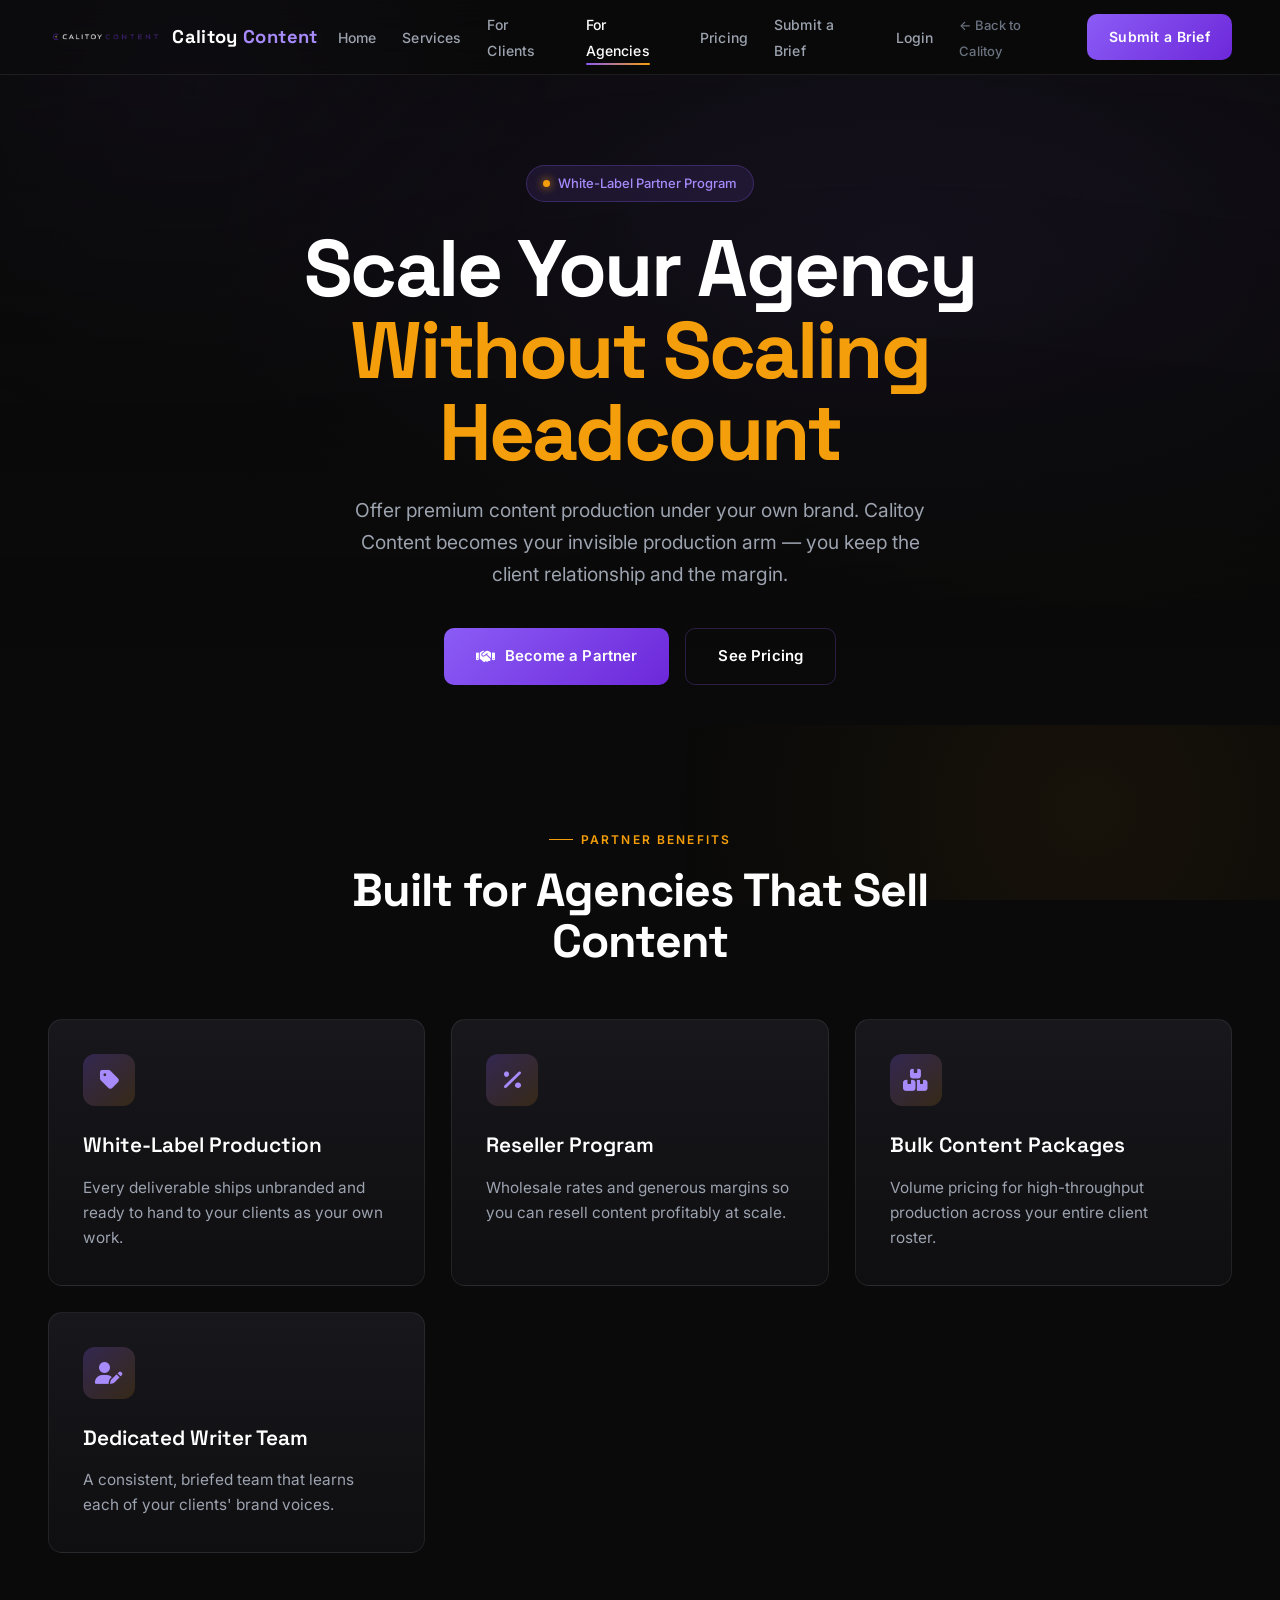
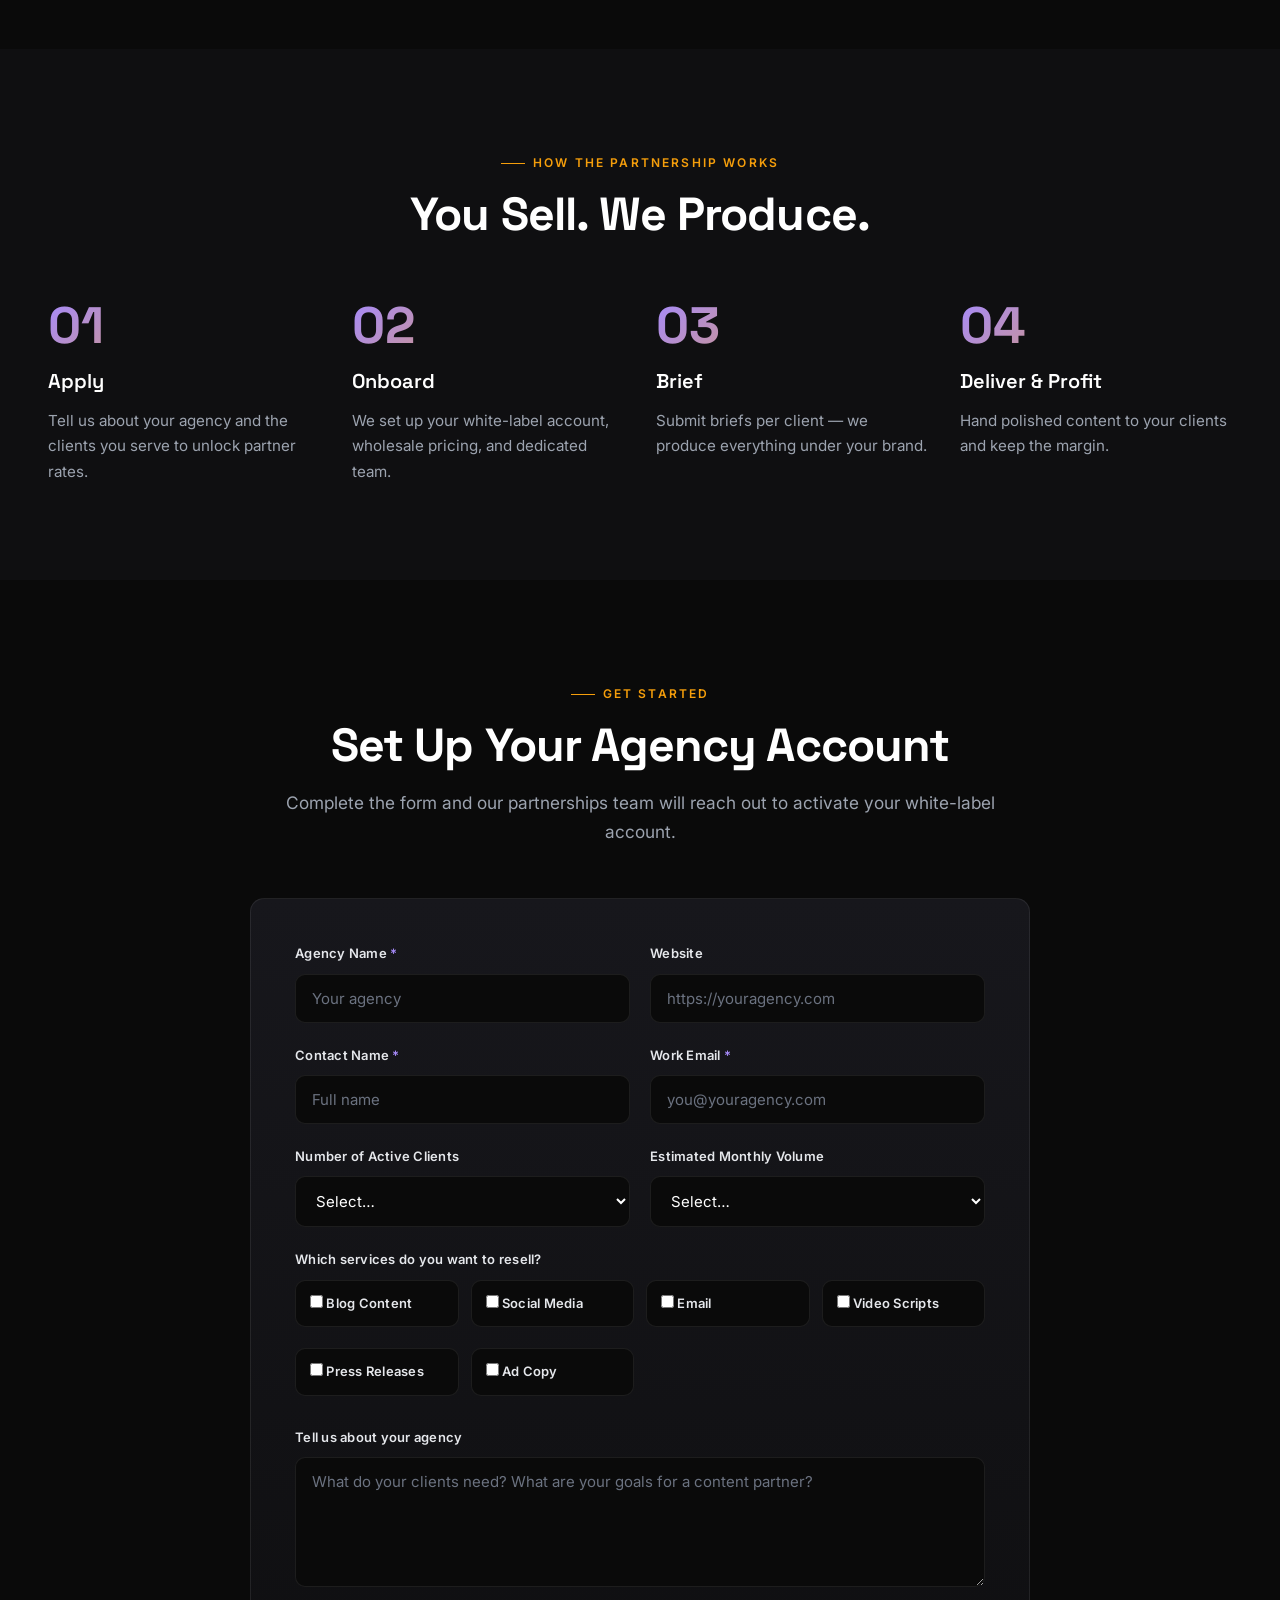
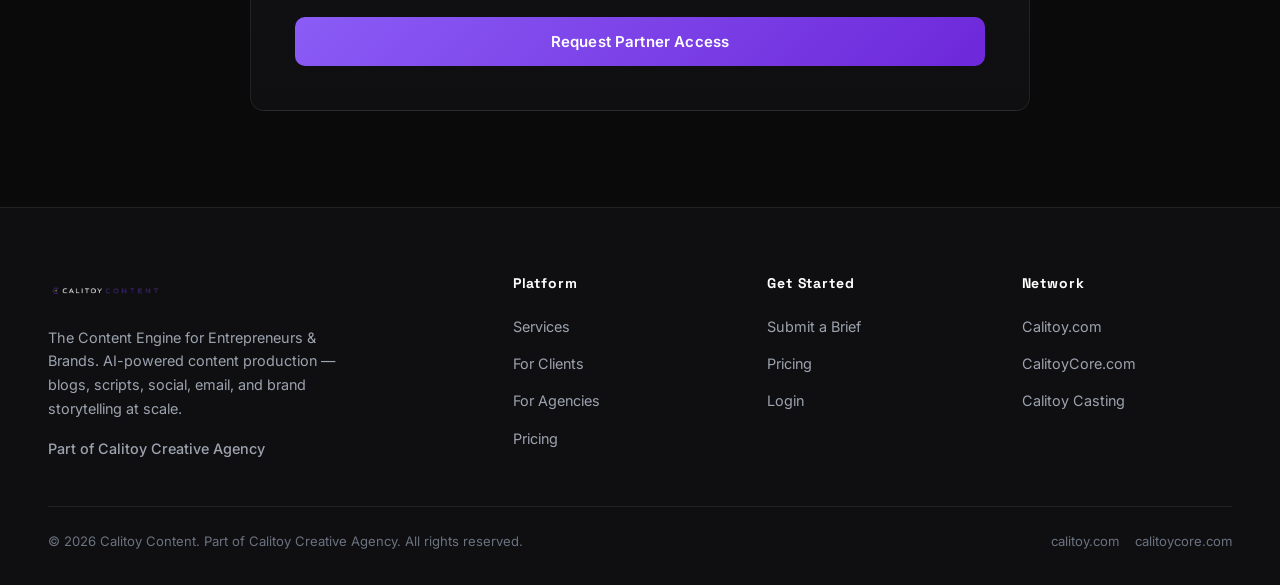
==== agencies.html @ 6b48a0a7 "Overhaul: full Calitoy brand redesign — The Content Engine - New design system (styles.css): #0A0A0A" ====
<!DOCTYPE html>
<html lang="en">
<head>
<meta charset="UTF-8">
<meta name="viewport" content="width=device-width, initial-scale=1.0">
<title>For Agencies — Calitoy Content</title>
<meta name="description" content="White-label content production for agencies. Reseller program, bulk content packages, and dedicated writer teams. Set up your agency account with Calitoy Content.">
<link rel="preconnect" href="https://fonts.googleapis.com">
<link rel="preconnect" href="https://fonts.gstatic.com" crossorigin>
<link href="https://fonts.googleapis.com/css2?family=Inter:wght@400;500;600;700&family=Space+Grotesk:wght@400;500;600;700&display=swap" rel="stylesheet">
<link rel="stylesheet" href="https://cdnjs.cloudflare.com/ajax/libs/font-awesome/6.5.1/css/all.min.css">
<link rel="stylesheet" href="styles.css">
<link rel="icon" type="image/png" href="assets/calitoy-content-logo.png">
</head>
<body>

<header>
  <div class="nav-wrap">
    <a href="index.html" class="nav-logo">
      <img src="assets/calitoy-content-logo.png" alt="Calitoy Content">
      <span class="logo-text">Calitoy<span> Content</span></span>
    </a>
    <ul class="nav-links">
      <li><a href="index.html">Home</a></li>
      <li><a href="services.html">Services</a></li>
      <li><a href="clients.html">For Clients</a></li>
      <li><a href="agencies.html" class="active">For Agencies</a></li>
      <li><a href="pricing.html">Pricing</a></li>
      <li><a href="brief.html">Submit a Brief</a></li>
      <li><a href="login.html">Login</a></li>
      <li><a href="https://calitoy.com" class="nav-back">&larr; Back to Calitoy</a></li>
    </ul>
    <a href="brief.html" class="nav-cta">Submit a Brief</a>
    <button class="hamburger" aria-label="Menu"><span></span><span></span><span></span></button>
  </div>
</header>
<div class="mobile-nav">
  <a href="index.html">Home</a>
  <a href="services.html">Services</a>
  <a href="clients.html">For Clients</a>
  <a href="agencies.html">For Agencies</a>
  <a href="pricing.html">Pricing</a>
  <a href="brief.html">Submit a Brief</a>
  <a href="login.html">Login</a>
  <a href="https://calitoy.com">&larr; Back to Calitoy</a>
  <a href="brief.html" class="nav-cta">Submit a Brief</a>
</div>

<section class="hero compact">
  <div class="hero-bg" style="background-image:url('https://cdn.sanity.io/images/mbnuonzk/development/a4cf4c32a47168bd2a0cb34ff568bd7d9aefb496-2400x1355.webp?auto=format')"></div>
  <div class="hero-overlay"></div>
  <div class="container hero-content">
    <span class="hero-badge"><span class="dot"></span> White-Label Partner Program</span>
    <h1>Scale Your Agency <span class="gold">Without Scaling Headcount</span></h1>
    <p class="lead">Offer premium content production under your own brand. Calitoy Content becomes your invisible production arm — you keep the client relationship and the margin.</p>
    <div class="hero-cta-group">
      <a href="#agency-signup" class="btn-primary"><i class="fa-solid fa-handshake"></i> Become a Partner</a>
      <a href="pricing.html" class="btn-secondary">See Pricing</a>
    </div>
  </div>
</section>

<!-- OFFERINGS -->
<section>
  <div class="container">
    <div class="section-head center reveal">
      <p class="eyebrow">Partner Benefits</p>
      <h2 class="section-title">Built for Agencies That Sell Content</h2>
    </div>
    <div class="cards-grid">
      <div class="card reveal">
        <div class="card-icon"><i class="fa-solid fa-tag"></i></div>
        <h3>White-Label Production</h3>
        <p>Every deliverable ships unbranded and ready to hand to your clients as your own work.</p>
      </div>
      <div class="card reveal">
        <div class="card-icon"><i class="fa-solid fa-percent"></i></div>
        <h3>Reseller Program</h3>
        <p>Wholesale rates and generous margins so you can resell content profitably at scale.</p>
      </div>
      <div class="card reveal">
        <div class="card-icon"><i class="fa-solid fa-boxes-stacked"></i></div>
        <h3>Bulk Content Packages</h3>
        <p>Volume pricing for high-throughput production across your entire client roster.</p>
      </div>
      <div class="card reveal">
        <div class="card-icon"><i class="fa-solid fa-user-pen"></i></div>
        <h3>Dedicated Writer Team</h3>
        <p>A consistent, briefed team that learns each of your clients' brand voices.</p>
      </div>
    </div>
  </div>
</section>

<!-- HOW -->
<section style="background: var(--bg-surface);">
  <div class="container">
    <div class="section-head center reveal">
      <p class="eyebrow">How the Partnership Works</p>
      <h2 class="section-title">You Sell. We Produce.</h2>
    </div>
    <div class="steps-grid">
      <div class="step reveal"><div class="step-number">01</div><h3>Apply</h3><p>Tell us about your agency and the clients you serve to unlock partner rates.</p></div>
      <div class="step reveal"><div class="step-number">02</div><h3>Onboard</h3><p>We set up your white-label account, wholesale pricing, and dedicated team.</p></div>
      <div class="step reveal"><div class="step-number">03</div><h3>Brief</h3><p>Submit briefs per client — we produce everything under your brand.</p></div>
      <div class="step reveal"><div class="step-number">04</div><h3>Deliver &amp; Profit</h3><p>Hand polished content to your clients and keep the margin.</p></div>
    </div>
  </div>
</section>

<!-- AGENCY SIGNUP FORM -->
<section id="agency-signup">
  <div class="container">
    <div class="section-head center reveal">
      <p class="eyebrow">Get Started</p>
      <h2 class="section-title">Set Up Your Agency Account</h2>
      <p class="section-subtitle">Complete the form and our partnerships team will reach out to activate your white-label account.</p>
    </div>
    <div class="form-container reveal">
      <div class="form-message"></div>
      <form id="agency-form">
        <div class="form-row">
          <div class="form-group">
            <label>Agency Name <span class="req">*</span></label>
            <input type="text" name="agency_name" placeholder="Your agency" required>
          </div>
          <div class="form-group">
            <label>Website</label>
            <input type="url" name="website" placeholder="https://youragency.com">
          </div>
        </div>
        <div class="form-row">
          <div class="form-group">
            <label>Contact Name <span class="req">*</span></label>
            <input type="text" name="contact_name" placeholder="Full name" required>
          </div>
          <div class="form-group">
            <label>Work Email <span class="req">*</span></label>
            <input type="email" name="email" placeholder="you@youragency.com" required>
          </div>
        </div>
        <div class="form-row">
          <div class="form-group">
            <label>Number of Active Clients</label>
            <select name="client_count">
              <option value="">Select…</option>
              <option>1–5</option>
              <option>6–15</option>
              <option>16–50</option>
              <option>50+</option>
            </select>
          </div>
          <div class="form-group">
            <label>Estimated Monthly Volume</label>
            <select name="monthly_volume">
              <option value="">Select…</option>
              <option>Under 20 pieces</option>
              <option>20–50 pieces</option>
              <option>50–150 pieces</option>
              <option>150+ pieces</option>
            </select>
          </div>
        </div>
        <div class="form-group">
          <label>Which services do you want to resell?</label>
          <div class="checkbox-grid">
            <label class="checkbox-item"><input type="checkbox" name="services" value="Blog Content"> Blog Content</label>
            <label class="checkbox-item"><input type="checkbox" name="services" value="Social Media"> Social Media</label>
            <label class="checkbox-item"><input type="checkbox" name="services" value="Email"> Email</label>
            <label class="checkbox-item"><input type="checkbox" name="services" value="Video Scripts"> Video Scripts</label>
            <label class="checkbox-item"><input type="checkbox" name="services" value="Press Releases"> Press Releases</label>
            <label class="checkbox-item"><input type="checkbox" name="services" value="Ad Copy"> Ad Copy</label>
          </div>
        </div>
        <div class="form-group">
          <label>Tell us about your agency</label>
          <textarea name="notes" placeholder="What do your clients need? What are your goals for a content partner?"></textarea>
        </div>
        <button type="submit" class="btn-primary" style="width:100%;">Request Partner Access</button>
      </form>
    </div>
  </div>
</section>

<footer>
  <div class="container">
    <div class="footer-grid">
      <div class="footer-brand">
        <a href="index.html" class="nav-logo"><img src="assets/calitoy-content-logo.png" alt="Calitoy Content" height="40"></a>
        <p>The Content Engine for Entrepreneurs &amp; Brands. AI-powered content production — blogs, scripts, social, email, and brand storytelling at scale.</p>
        <p class="footer-tagline">Part of Calitoy Creative Agency</p>
      </div>
      <div class="footer-col">
        <h4>Platform</h4>
        <ul>
          <li><a href="services.html">Services</a></li>
          <li><a href="clients.html">For Clients</a></li>
          <li><a href="agencies.html">For Agencies</a></li>
          <li><a href="pricing.html">Pricing</a></li>
        </ul>
      </div>
      <div class="footer-col">
        <h4>Get Started</h4>
        <ul>
          <li><a href="brief.html">Submit a Brief</a></li>
          <li><a href="pricing.html">Pricing</a></li>
          <li><a href="login.html">Login</a></li>
        </ul>
      </div>
      <div class="footer-col">
        <h4>Network</h4>
        <ul>
          <li><a href="https://calitoy.com" target="_blank">Calitoy.com</a></li>
          <li><a href="https://calitoycore.com" target="_blank">CalitoyCore.com</a></li>
          <li><a href="https://calitoy.com/casting" target="_blank">Calitoy Casting</a></li>
        </ul>
      </div>
    </div>
    <div class="footer-bottom">
      <p>&copy; 2026 Calitoy Content. Part of Calitoy Creative Agency. All rights reserved.</p>
      <div class="footer-network">
        <a href="https://calitoy.com" target="_blank">calitoy.com</a>
        <a href="https://calitoycore.com" target="_blank">calitoycore.com</a>
      </div>
    </div>
  </div>
</footer>

<script src="main.js"></script>
</body>
</html>
---- styles.css ----
/* ============================================================
   CALITOY CONTENT — The Content Engine
   Premium dark content studio UI
   ============================================================ */
:root {
  --bg-base: #0A0A0A;
  --bg-surface: #0F0F11;
  --bg-elev: #141418;
  --bg-card: #17171C;
  --bg-card-2: #1C1C22;

  --purple: #8B5CF6;
  --purple-light: #A78BFA;
  --purple-dark: #6D28D9;
  --gold: #F59E0B;
  --gold-light: #FBBF24;

  --white: #FFFFFF;
  --text: #E5E7EB;
  --gray: #9CA3AF;
  --gray-dim: #6B7280;
  --line: rgba(255,255,255,0.08);
  --line-purple: rgba(139,92,246,0.25);

  --font-sans: 'Inter', system-ui, -apple-system, sans-serif;
  --font-display: 'Space Grotesk', 'Inter', sans-serif;
  --max-width: 1240px;
  --radius: 14px;
  --radius-sm: 10px;
  --shadow-purple: 0 10px 40px rgba(139,92,246,0.35);
  --shadow-card: 0 20px 50px rgba(0,0,0,0.5);
}

* { margin: 0; padding: 0; box-sizing: border-box; }
html { scroll-behavior: smooth; }

body {
  font-family: var(--font-sans);
  background: var(--bg-base);
  color: var(--text);
  line-height: 1.65;
  overflow-x: hidden;
  -webkit-font-smoothing: antialiased;
}

a { color: inherit; }
img { max-width: 100%; }

/* ---------- Ambient background glow ---------- */
body::before {
  content: '';
  position: fixed;
  inset: 0;
  background:
    radial-gradient(600px circle at 15% 10%, rgba(139,92,246,0.10), transparent 60%),
    radial-gradient(700px circle at 85% 90%, rgba(245,158,11,0.06), transparent 60%);
  pointer-events: none;
  z-index: 0;
}
body > * { position: relative; z-index: 1; }

/* ============================================================
   HEADER / NAV
   ============================================================ */
header {
  position: sticky;
  top: 0;
  z-index: 1000;
  background: rgba(10,10,10,0.72);
  backdrop-filter: blur(16px);
  -webkit-backdrop-filter: blur(16px);
  border-bottom: 1px solid var(--line);
}
.nav-wrap {
  max-width: var(--max-width);
  margin: 0 auto;
  display: flex;
  align-items: center;
  justify-content: space-between;
  padding: 0 28px;
  height: 74px;
  gap: 20px;
}
.nav-logo {
  display: flex;
  align-items: center;
  gap: 10px;
  text-decoration: none;
  color: var(--white);
  flex-shrink: 0;
}
.nav-logo img { height: 38px; width: auto; }
.nav-logo .logo-text {
  font-family: var(--font-display);
  font-weight: 700;
  font-size: 1.15rem;
  letter-spacing: 0.02em;
}
.nav-logo .logo-text span { color: var(--purple-light); }

.nav-links {
  display: flex;
  align-items: center;
  gap: 26px;
  list-style: none;
  margin-left: auto;
}
.nav-links a {
  color: var(--gray);
  text-decoration: none;
  font-size: 14px;
  font-weight: 500;
  letter-spacing: 0.01em;
  transition: color 0.2s;
  position: relative;
}
.nav-links a::after {
  content: '';
  position: absolute;
  left: 0; bottom: -6px;
  width: 0; height: 2px;
  background: linear-gradient(90deg, var(--purple), var(--gold));
  transition: width 0.25s;
  border-radius: 2px;
}
.nav-links a:hover, .nav-links a.active { color: var(--white); }
.nav-links a:hover::after, .nav-links a.active::after { width: 100%; }

.nav-back {
  color: var(--gray-dim) !important;
  font-size: 13px !important;
}
.nav-back:hover { color: var(--gold) !important; }

.nav-cta {
  background: linear-gradient(135deg, var(--purple), var(--purple-dark));
  color: var(--white);
  padding: 11px 22px;
  border-radius: var(--radius-sm);
  text-decoration: none;
  font-size: 14px;
  font-weight: 600;
  letter-spacing: 0.02em;
  transition: transform 0.15s, box-shadow 0.2s;
  white-space: nowrap;
  flex-shrink: 0;
}
.nav-cta:hover {
  transform: translateY(-2px);
  box-shadow: var(--shadow-purple);
}

.hamburger {
  display: none;
  flex-direction: column;
  gap: 5px;
  background: none;
  border: none;
  cursor: pointer;
  padding: 6px;
}
.hamburger span {
  width: 26px; height: 2px;
  background: var(--purple-light);
  border-radius: 2px;
  transition: all 0.3s;
}
.hamburger.active span:nth-child(1) { transform: rotate(45deg) translate(5px, 5px); }
.hamburger.active span:nth-child(2) { opacity: 0; }
.hamburger.active span:nth-child(3) { transform: rotate(-45deg) translate(5px, -5px); }

.mobile-nav {
  display: none;
  position: fixed;
  top: 74px; left: 0; right: 0;
  background: var(--bg-surface);
  border-bottom: 1px solid var(--line);
  padding: 20px 28px;
  z-index: 999;
}
.mobile-nav.active { display: flex; flex-direction: column; gap: 4px; }
.mobile-nav a {
  color: var(--text);
  text-decoration: none;
  font-size: 16px;
  font-weight: 500;
  padding: 12px 0;
  border-bottom: 1px solid var(--line);
}
.mobile-nav a:hover { color: var(--purple-light); }
.mobile-nav .nav-cta { text-align: center; margin-top: 12px; border: none; }

/* ============================================================
   LAYOUT
   ============================================================ */
.container { max-width: var(--max-width); margin: 0 auto; padding: 0 28px; }
section { padding: 96px 0; }

.section-head { max-width: 720px; margin-bottom: 52px; }
.section-head.center { margin-left: auto; margin-right: auto; text-align: center; }

.eyebrow {
  display: inline-flex;
  align-items: center;
  gap: 8px;
  font-size: 12px;
  font-weight: 600;
  letter-spacing: 0.18em;
  text-transform: uppercase;
  color: var(--gold);
  margin-bottom: 16px;
}
.eyebrow::before {
  content: '';
  width: 24px; height: 1px;
  background: var(--gold);
}
.section-head.center .eyebrow { justify-content: center; }

.section-title {
  font-family: var(--font-display);
  font-size: clamp(2rem, 4vw, 2.9rem);
  font-weight: 700;
  letter-spacing: -0.02em;
  line-height: 1.1;
  margin-bottom: 18px;
  color: var(--white);
}
.section-subtitle { font-size: 1.08rem; color: var(--gray); }
.gold { color: var(--gold); }
.purple { color: var(--purple-light); }

/* ============================================================
   BUTTONS
   ============================================================ */
.btn-primary, .btn-secondary, .btn-gold {
  display: inline-flex;
  align-items: center;
  justify-content: center;
  gap: 10px;
  padding: 15px 32px;
  border-radius: var(--radius-sm);
  text-decoration: none;
  font-size: 15px;
  font-weight: 600;
  letter-spacing: 0.01em;
  border: none;
  cursor: pointer;
  font-family: var(--font-sans);
  transition: transform 0.15s, box-shadow 0.2s, background 0.2s;
}
.btn-primary {
  background: linear-gradient(135deg, var(--purple), var(--purple-dark));
  color: var(--white);
}
.btn-primary:hover { transform: translateY(-2px); box-shadow: var(--shadow-purple); }
.btn-gold {
  background: linear-gradient(135deg, var(--gold), var(--gold-light));
  color: #1a1200;
}
.btn-gold:hover { transform: translateY(-2px); box-shadow: 0 10px 40px rgba(245,158,11,0.35); }
.btn-secondary {
  background: transparent;
  color: var(--white);
  border: 1px solid var(--line-purple);
}
.btn-secondary:hover { background: rgba(139,92,246,0.1); border-color: var(--purple); }

/* ============================================================
   HERO
   ============================================================ */
.hero {
  position: relative;
  min-height: 92vh;
  display: flex;
  align-items: center;
  padding: 90px 0 70px;
  overflow: hidden;
}
.hero.compact { min-height: auto; padding: 90px 0 40px; text-align: center; }
.hero.compact .hero-content { max-width: 780px; margin: 0 auto; }

.hero-bg {
  position: absolute; inset: 0;
  background-size: cover;
  background-position: center;
  opacity: 0.28;
  z-index: 0;
  filter: grayscale(30%) contrast(1.1);
}
.hero-overlay {
  position: absolute; inset: 0;
  background:
    linear-gradient(180deg, rgba(10,10,10,0.55) 0%, rgba(10,10,10,0.85) 60%, var(--bg-base) 100%),
    radial-gradient(ellipse at 70% 30%, rgba(139,92,246,0.25), transparent 55%);
  z-index: 0;
}
.hero-grid {
  position: absolute; inset: 0;
  background-image:
    linear-gradient(rgba(139,92,246,0.05) 1px, transparent 1px),
    linear-gradient(90deg, rgba(139,92,246,0.05) 1px, transparent 1px);
  background-size: 64px 64px;
  mask-image: radial-gradient(ellipse at center, black, transparent 75%);
  z-index: 0;
}
.hero-content { position: relative; z-index: 1; max-width: 760px; }

.hero-badge {
  display: inline-flex;
  align-items: center;
  gap: 8px;
  background: rgba(139,92,246,0.12);
  border: 1px solid var(--line-purple);
  color: var(--purple-light);
  padding: 7px 16px;
  border-radius: 30px;
  font-size: 13px;
  font-weight: 500;
  margin-bottom: 26px;
}
.hero-badge .dot {
  width: 7px; height: 7px; border-radius: 50%;
  background: var(--gold);
  box-shadow: 0 0 10px var(--gold);
}
.hero h1 {
  font-family: var(--font-display);
  font-size: clamp(2.6rem, 6.5vw, 5rem);
  font-weight: 700;
  line-height: 1.02;
  letter-spacing: -0.03em;
  margin-bottom: 22px;
  color: var(--white);
}
.hero .subtitle {
  font-family: var(--font-display);
  font-size: clamp(1.1rem, 2.2vw, 1.5rem);
  font-weight: 500;
  color: var(--purple-light);
  margin-bottom: 20px;
}
.hero p.lead {
  font-size: 1.2rem;
  color: var(--gray);
  margin-bottom: 38px;
  max-width: 600px;
}
.hero.compact p.lead { margin-left: auto; margin-right: auto; }
.hero-cta-group { display: flex; gap: 16px; flex-wrap: wrap; }
.hero.compact .hero-cta-group { justify-content: center; }

/* ---------- Hero stats ---------- */
.hero-stats {
  display: flex;
  gap: 48px;
  margin-top: 60px;
  flex-wrap: wrap;
}
.hero-stat .num {
  font-family: var(--font-display);
  font-size: 2.4rem;
  font-weight: 700;
  color: var(--white);
  line-height: 1;
}
.hero-stat .num .gold { background: linear-gradient(135deg, var(--gold), var(--gold-light)); -webkit-background-clip: text; background-clip: text; -webkit-text-fill-color: transparent; }
.hero-stat .lbl {
  font-size: 0.85rem;
  color: var(--gray);
  margin-top: 8px;
  letter-spacing: 0.02em;
}

/* ============================================================
   CARDS GRID
   ============================================================ */
.cards-grid {
  display: grid;
  grid-template-columns: repeat(auto-fit, minmax(280px, 1fr));
  gap: 26px;
}
.card {
  position: relative;
  background: linear-gradient(180deg, var(--bg-card), var(--bg-surface));
  border: 1px solid var(--line);
  border-radius: var(--radius);
  padding: 34px;
  transition: transform 0.25s, border-color 0.25s, box-shadow 0.25s;
  overflow: hidden;
}
.card::before {
  content: '';
  position: absolute;
  inset: 0;
  border-radius: var(--radius);
  padding: 1px;
  background: linear-gradient(135deg, var(--purple), var(--gold));
  -webkit-mask: linear-gradient(#fff 0 0) content-box, linear-gradient(#fff 0 0);
  -webkit-mask-composite: xor;
  mask-composite: exclude;
  opacity: 0;
  transition: opacity 0.25s;
}
.card:hover { transform: translateY(-6px); box-shadow: var(--shadow-card); }
.card:hover::before { opacity: 1; }
.card-icon {
  width: 52px; height: 52px;
  border-radius: 12px;
  background: linear-gradient(135deg, rgba(139,92,246,0.25), rgba(245,158,11,0.15));
  display: flex; align-items: center; justify-content: center;
  font-size: 22px;
  color: var(--purple-light);
  margin-bottom: 22px;
}
.card h3 {
  font-family: var(--font-display);
  font-size: 1.3rem;
  font-weight: 600;
  margin-bottom: 12px;
  color: var(--white);
}
.card p { color: var(--gray); font-size: 0.96rem; }

/* ============================================================
   STEPS
   ============================================================ */
.steps-grid {
  display: grid;
  grid-template-columns: repeat(auto-fit, minmax(230px, 1fr));
  gap: 32px;
}
.step { position: relative; padding-top: 8px; }
.step-number {
  font-family: var(--font-display);
  font-size: 3.2rem;
  font-weight: 700;
  background: linear-gradient(135deg, var(--purple-light), var(--gold));
  -webkit-background-clip: text; background-clip: text;
  -webkit-text-fill-color: transparent;
  margin-bottom: 14px;
  line-height: 1;
}
.step h3 { font-family: var(--font-display); font-size: 1.25rem; font-weight: 600; margin-bottom: 10px; color: var(--white); }
.step p { color: var(--gray); font-size: 0.95rem; }

/* ---- inline 3-step flow ---- */
.flow {
  display: flex;
  align-items: stretch;
  gap: 0;
  flex-wrap: wrap;
}
.flow-item {
  flex: 1;
  min-width: 200px;
  background: var(--bg-card);
  border: 1px solid var(--line);
  border-radius: var(--radius);
  padding: 30px;
  text-align: center;
  position: relative;
  margin: 8px;
}
.flow-item .flow-icon {
  width: 60px; height: 60px; margin: 0 auto 16px;
  border-radius: 50%;
  background: linear-gradient(135deg, var(--purple), var(--purple-dark));
  display: flex; align-items: center; justify-content: center;
  font-size: 24px; color: var(--white);
}
.flow-item h3 { font-family: var(--font-display); font-size: 1.2rem; margin-bottom: 8px; color: var(--white); }
.flow-item p { color: var(--gray); font-size: 0.92rem; }

/* ============================================================
   PRICING
   ============================================================ */
.pricing-grid {
  display: grid;
  grid-template-columns: repeat(auto-fit, minmax(300px, 1fr));
  gap: 26px;
  align-items: stretch;
}
.pricing-card {
  position: relative;
  background: linear-gradient(180deg, var(--bg-card), var(--bg-surface));
  border: 1px solid var(--line);
  border-radius: var(--radius);
  padding: 38px 32px;
  display: flex;
  flex-direction: column;
  transition: transform 0.25s, border-color 0.25s, box-shadow 0.25s;
}
.pricing-card:hover { transform: translateY(-6px); border-color: var(--line-purple); box-shadow: var(--shadow-card); }
.pricing-card.featured {
  border-color: var(--purple);
  background: linear-gradient(180deg, rgba(139,92,246,0.12), var(--bg-card));
  box-shadow: 0 0 60px rgba(139,92,246,0.15);
}
.pricing-badge {
  position: absolute;
  top: -13px; left: 50%;
  transform: translateX(-50%);
  background: linear-gradient(135deg, var(--purple), var(--gold));
  color: var(--white);
  font-size: 11px;
  font-weight: 700;
  letter-spacing: 0.1em;
  text-transform: uppercase;
  padding: 5px 18px;
  border-radius: 20px;
  white-space: nowrap;
}
.pricing-card h3 { font-family: var(--font-display); font-size: 1.5rem; font-weight: 600; margin-bottom: 8px; color: var(--white); }
.pricing-price {
  font-family: var(--font-display);
  font-size: 2.9rem;
  font-weight: 700;
  color: var(--white);
  margin: 14px 0 6px;
}
.pricing-price .period { font-size: 1rem; color: var(--gray); font-weight: 400; }
.pricing-desc { color: var(--gray); font-size: 0.92rem; margin-bottom: 26px; }
.pricing-features { list-style: none; margin-bottom: 30px; flex-grow: 1; }
.pricing-features li {
  padding: 9px 0;
  color: var(--text);
  font-size: 0.93rem;
  border-bottom: 1px solid var(--line);
  display: flex; align-items: flex-start; gap: 11px;
}
.pricing-features li i { color: var(--gold); margin-top: 4px; flex-shrink: 0; font-size: 0.85rem; }
.pricing-card .btn-primary, .pricing-card .btn-gold, .pricing-card .btn-secondary { width: 100%; }

/* ============================================================
   FORMS
   ============================================================ */
.form-container {
  max-width: 780px;
  margin: 0 auto;
  background: linear-gradient(180deg, var(--bg-card), var(--bg-surface));
  border: 1px solid var(--line);
  border-radius: var(--radius);
  padding: 44px;
}
.form-group { margin-bottom: 22px; }
.form-group label {
  display: block;
  font-size: 13px;
  font-weight: 600;
  letter-spacing: 0.02em;
  color: var(--text);
  margin-bottom: 9px;
}
.form-group label .req { color: var(--purple-light); }
.form-group input,
.form-group select,
.form-group textarea {
  width: 100%;
  background: var(--bg-base);
  border: 1px solid var(--line);
  border-radius: var(--radius-sm);
  padding: 14px 16px;
  color: var(--white);
  font-size: 15px;
  font-family: var(--font-sans);
  transition: border-color 0.2s, box-shadow 0.2s;
}
.form-group input::placeholder, .form-group textarea::placeholder { color: var(--gray-dim); }
.form-group input:focus,
.form-group select:focus,
.form-group textarea:focus {
  outline: none;
  border-color: var(--purple);
  box-shadow: 0 0 0 3px rgba(139,92,246,0.15);
}
.form-group textarea { min-height: 130px; resize: vertical; }
.form-row { display: grid; grid-template-columns: 1fr 1fr; gap: 20px; }
.form-row.three { grid-template-columns: 1fr 1fr 1fr; }

.checkbox-grid {
  display: grid;
  grid-template-columns: repeat(auto-fill, minmax(160px, 1fr));
  gap: 12px;
}
.checkbox-item {
  display: flex;
  align-items: center;
  gap: 10px;
  background: var(--bg-base);
  border: 1px solid var(--line);
  border-radius: var(--radius-sm);
  padding: 12px 14px;
  cursor: pointer;
  transition: border-color 0.2s, background 0.2s;
  font-size: 14px;
}
.checkbox-item:hover { border-color: var(--line-purple); }
.checkbox-item input { width: auto; accent-color: var(--purple); }
.checkbox-item.checked { border-color: var(--purple); background: rgba(139,92,246,0.08); }

.form-message {
  padding: 16px 20px;
  border-radius: var(--radius-sm);
  margin-bottom: 24px;
  font-size: 14px;
  display: none;
}
.form-message.success { background: rgba(139,92,246,0.15); border: 1px solid var(--purple); color: var(--white); display: block; }
.form-message.error { background: rgba(220,60,60,0.12); border: 1px solid #dc3c3c; color: #ff9b9b; display: block; }

/* ---------- Multi-step form ---------- */
.stepper {
  display: flex;
  justify-content: space-between;
  margin-bottom: 40px;
  position: relative;
  counter-reset: step;
}
.stepper::before {
  content: '';
  position: absolute;
  top: 18px; left: 5%; right: 5%;
  height: 2px;
  background: var(--line);
  z-index: 0;
}
.stepper-progress {
  position: absolute;
  top: 18px; left: 5%;
  height: 2px;
  background: linear-gradient(90deg, var(--purple), var(--gold));
  z-index: 0;
  transition: width 0.4s ease;
  width: 0;
}
.stepper-item {
  position: relative;
  z-index: 1;
  display: flex;
  flex-direction: column;
  align-items: center;
  gap: 8px;
  flex: 1;
}
.stepper-dot {
  width: 38px; height: 38px;
  border-radius: 50%;
  background: var(--bg-elev);
  border: 2px solid var(--line);
  display: flex; align-items: center; justify-content: center;
  font-weight: 700;
  font-family: var(--font-display);
  color: var(--gray);
  transition: all 0.3s;
  font-size: 15px;
}
.stepper-item.active .stepper-dot { border-color: var(--purple); color: var(--white); background: var(--purple); box-shadow: 0 0 0 4px rgba(139,92,246,0.2); }
.stepper-item.done .stepper-dot { border-color: var(--gold); background: var(--gold); color: #1a1200; }
.stepper-label { font-size: 11px; color: var(--gray); text-align: center; letter-spacing: 0.02em; }
.stepper-item.active .stepper-label { color: var(--white); }

.form-step { display: none; animation: fadeIn 0.4s ease; }
.form-step.active { display: block; }
.form-step h3 { font-family: var(--font-display); font-size: 1.5rem; margin-bottom: 6px; color: var(--white); }
.form-step .step-hint { color: var(--gray); font-size: 0.92rem; margin-bottom: 26px; }

.form-nav {
  display: flex;
  justify-content: space-between;
  gap: 16px;
  margin-top: 30px;
}
.form-nav .spacer { flex: 1; }

/* package select cards in submit form */
.pkg-select { display: grid; grid-template-columns: repeat(auto-fit, minmax(200px, 1fr)); gap: 16px; }
.pkg-option {
  background: var(--bg-base);
  border: 1px solid var(--line);
  border-radius: var(--radius-sm);
  padding: 22px;
  cursor: pointer;
  transition: border-color 0.2s, background 0.2s, transform 0.2s;
}
.pkg-option:hover { transform: translateY(-3px); border-color: var(--line-purple); }
.pkg-option.selected { border-color: var(--purple); background: rgba(139,92,246,0.08); }
.pkg-option h4 { font-family: var(--font-display); font-size: 1.15rem; color: var(--white); margin-bottom: 6px; }
.pkg-option .pkg-price { color: var(--gold); font-weight: 700; font-family: var(--font-display); font-size: 1.4rem; margin-bottom: 8px; }
.pkg-option p { color: var(--gray); font-size: 0.85rem; }

/* ============================================================
   SHOWCASE / STATS / BADGES / TEAM
   ============================================================ */
.showcase-grid { display: grid; grid-template-columns: repeat(auto-fit, minmax(320px, 1fr)); gap: 26px; }
.showcase-item {
  border-radius: var(--radius);
  overflow: hidden;
  background: var(--bg-card);
  border: 1px solid var(--line);
  transition: transform 0.25s, border-color 0.25s, box-shadow 0.25s;
}
.showcase-item:hover { transform: translateY(-6px); border-color: var(--line-purple); box-shadow: var(--shadow-card); }
.showcase-item img { width: 100%; height: 260px; object-fit: cover; display: block; }
.showcase-body { padding: 26px; }
.showcase-body h3 { font-family: var(--font-display); font-size: 1.3rem; margin-bottom: 8px; color: var(--white); }
.showcase-body .tag {
  display: inline-block;
  font-size: 11px; font-weight: 600;
  letter-spacing: 0.1em; text-transform: uppercase;
  color: var(--gold);
  background: rgba(245,158,11,0.1);
  padding: 4px 12px; border-radius: 20px; margin-bottom: 12px;
}
.showcase-body p { color: var(--gray); font-size: 0.9rem; }

.stats-row { display: grid; grid-template-columns: repeat(auto-fit, minmax(170px, 1fr)); gap: 32px; text-align: center; }
.stat-number { font-family: var(--font-display); font-size: 3rem; font-weight: 700; color: var(--gold); line-height: 1; }
.stat-label { font-size: 0.85rem; color: var(--gray); text-transform: uppercase; letter-spacing: 0.1em; margin-top: 10px; }

.tech-badges { display: flex; flex-wrap: wrap; gap: 12px; }
.tech-badge {
  background: var(--bg-card);
  border: 1px solid var(--line);
  border-radius: 24px;
  padding: 9px 20px;
  font-size: 13px;
  color: var(--gray);
  font-weight: 500;
  text-decoration: none;
  transition: border-color 0.2s, color 0.2s;
}
a.tech-badge:hover { color: var(--gold); border-color: var(--line-purple); }

.team-grid { display: grid; grid-template-columns: repeat(auto-fit, minmax(260px, 1fr)); gap: 26px; }
.team-card { text-align: center; background: var(--bg-card); border: 1px solid var(--line); border-radius: var(--radius); padding: 34px 26px; }
.team-avatar {
  width: 82px; height: 82px; border-radius: 50%;
  background: linear-gradient(135deg, var(--purple), var(--gold));
  margin: 0 auto 18px;
  display: flex; align-items: center; justify-content: center;
  font-family: var(--font-display); font-size: 1.9rem; font-weight: 700; color: var(--white);
}
.team-card h3 { font-family: var(--font-display); font-size: 1.25rem; margin-bottom: 4px; color: var(--white); }
.team-card .role { color: var(--gold); font-size: 0.82rem; text-transform: uppercase; letter-spacing: 0.08em; margin-bottom: 12px; }
.team-card p { color: var(--gray); font-size: 0.9rem; }

/* feature row (icon + text) */
.feature-list { display: grid; grid-template-columns: repeat(auto-fit, minmax(280px, 1fr)); gap: 22px; }
.feature-row { display: flex; gap: 16px; align-items: flex-start; }
.feature-row .fr-icon {
  width: 44px; height: 44px; flex-shrink: 0;
  border-radius: 10px;
  background: rgba(139,92,246,0.12);
  border: 1px solid var(--line-purple);
  display: flex; align-items: center; justify-content: center;
  color: var(--purple-light); font-size: 18px;
}
.feature-row h4 { font-family: var(--font-display); font-size: 1.1rem; color: var(--white); margin-bottom: 6px; }
.feature-row p { color: var(--gray); font-size: 0.92rem; }

/* split section */
.split { display: grid; grid-template-columns: 1fr 1fr; gap: 60px; align-items: center; }
.split-panel {
  background: linear-gradient(180deg, var(--bg-card), var(--bg-surface));
  border: 1px solid var(--line);
  border-radius: var(--radius);
  padding: 40px;
}

/* ============================================================
   CTA
   ============================================================ */
.cta-section {
  text-align: center;
  position: relative;
  overflow: hidden;
}
.cta-inner {
  background: linear-gradient(135deg, rgba(139,92,246,0.15), rgba(245,158,11,0.08));
  border: 1px solid var(--line-purple);
  border-radius: 24px;
  padding: 70px 40px;
}
.cta-section h2 { font-family: var(--font-display); font-size: clamp(1.8rem, 4vw, 2.8rem); font-weight: 700; margin-bottom: 16px; color: var(--white); }
.cta-section p { color: var(--gray); font-size: 1.1rem; margin-bottom: 34px; max-width: 560px; margin-left: auto; margin-right: auto; }
.cta-section .hero-cta-group { justify-content: center; }

/* ============================================================
   FOOTER
   ============================================================ */
footer {
  background: var(--bg-surface);
  border-top: 1px solid var(--line);
  padding: 64px 0 32px;
}
.footer-grid { display: grid; grid-template-columns: 2fr 1fr 1fr 1fr; gap: 44px; margin-bottom: 44px; }
.footer-brand .logo-text { font-family: var(--font-display); font-weight: 700; font-size: 1.15rem; }
.footer-brand p { color: var(--gray); font-size: 0.9rem; margin-top: 16px; max-width: 320px; }
.footer-tagline { color: var(--purple-light); font-size: 0.85rem; margin-top: 14px; font-weight: 500; }
.footer-col h4 { font-family: var(--font-display); font-size: 14px; letter-spacing: 0.06em; color: var(--white); margin-bottom: 18px; }
.footer-col ul { list-style: none; }
.footer-col ul li { margin-bottom: 11px; }
.footer-col a { color: var(--gray); text-decoration: none; font-size: 0.9rem; transition: color 0.2s; }
.footer-col a:hover { color: var(--gold); }
.footer-bottom {
  border-top: 1px solid var(--line);
  padding-top: 24px;
  display: flex; justify-content: space-between; align-items: center;
  flex-wrap: wrap; gap: 16px;
}
.footer-bottom p { color: var(--gray-dim); font-size: 0.82rem; }
.footer-network { display: flex; gap: 16px; flex-wrap: wrap; }
.footer-network a { color: var(--gray-dim); font-size: 0.82rem; text-decoration: none; transition: color 0.2s; }
.footer-network a:hover { color: var(--gold); }

/* ============================================================
   ANIMATIONS
   ============================================================ */
@keyframes fadeIn { from { opacity: 0; transform: translateY(12px); } to { opacity: 1; transform: translateY(0); } }
.reveal { opacity: 0; transform: translateY(30px); transition: opacity 0.7s ease, transform 0.7s ease; }
.reveal.visible { opacity: 1; transform: translateY(0); }

/* ============================================================
   RESPONSIVE
   ============================================================ */
@media (max-width: 1024px) {
  .nav-links { gap: 18px; }
  .split { grid-template-columns: 1fr; gap: 32px; }
}
@media (max-width: 900px) {
  .footer-grid { grid-template-columns: 1fr 1fr; }
  .footer-brand { grid-column: 1 / -1; }
}
@media (max-width: 820px) {
  .nav-links, .nav-wrap > .nav-cta { display: none; }
  .hamburger { display: flex; }
}
@media (max-width: 768px) {
  section { padding: 64px 0; }
  .form-row, .form-row.three { grid-template-columns: 1fr; }
  .footer-grid { grid-template-columns: 1fr; gap: 30px; }
  .hero-stats { gap: 28px; }
  .form-container { padding: 28px 22px; }
  .stepper-label { display: none; }
  .cta-inner { padding: 48px 24px; }
}
@media (prefers-reduced-motion: reduce) {
  * { animation-duration: 0.01ms !important; transition-duration: 0.01ms !important; }
  html { scroll-behavior: auto; }
  .reveal { opacity: 1; transform: none; }
}
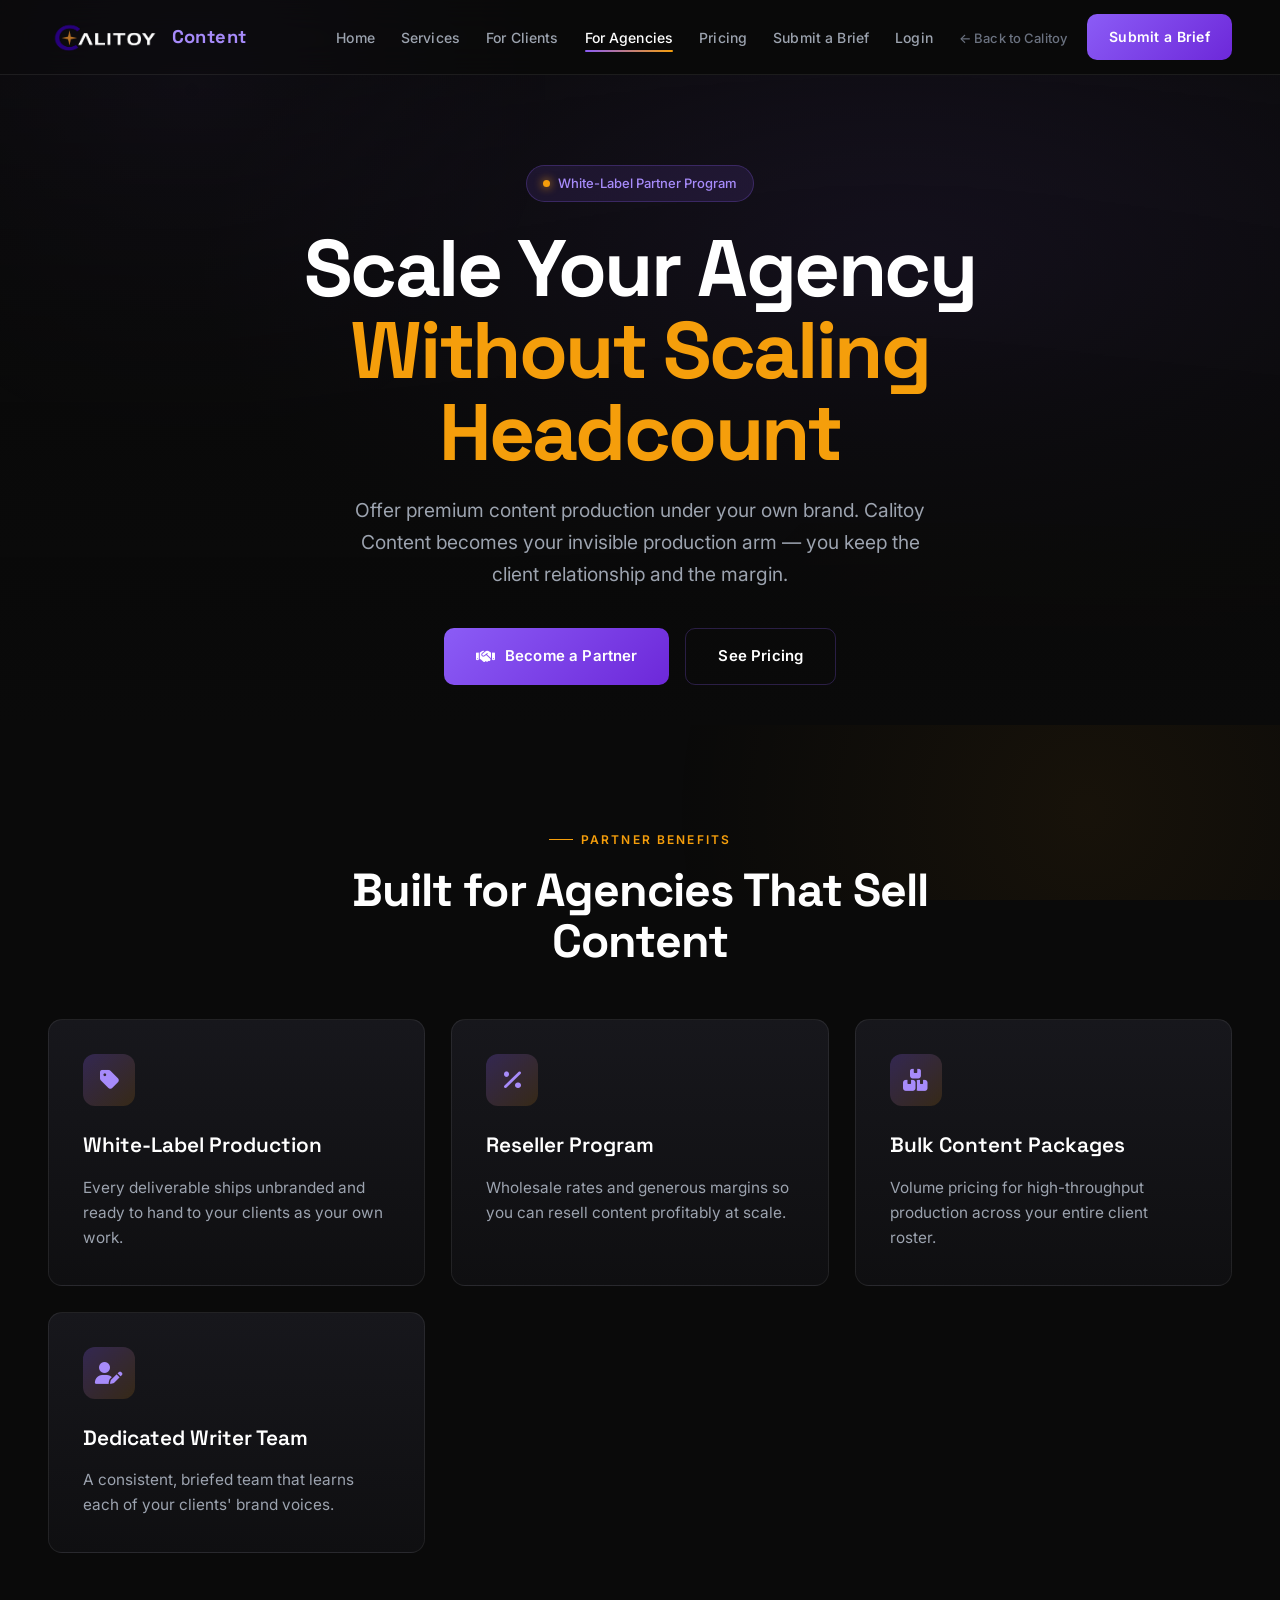
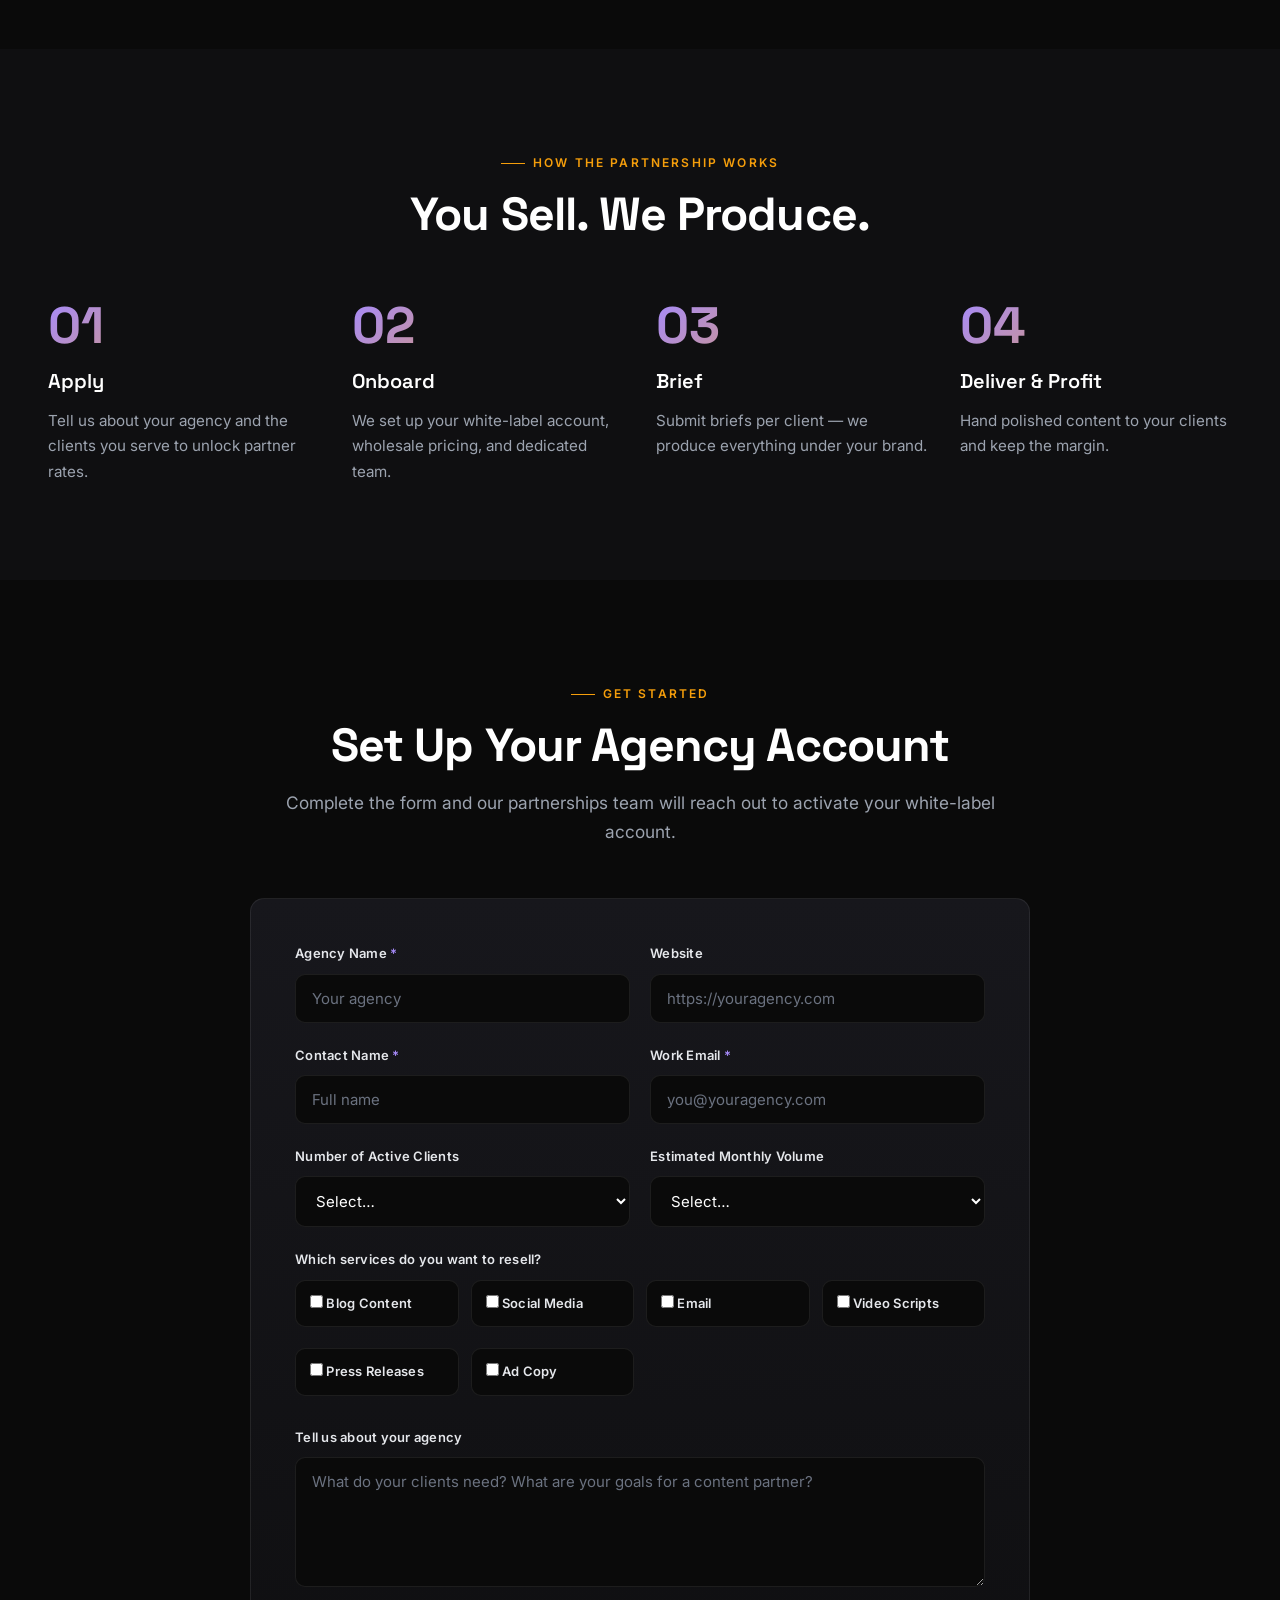
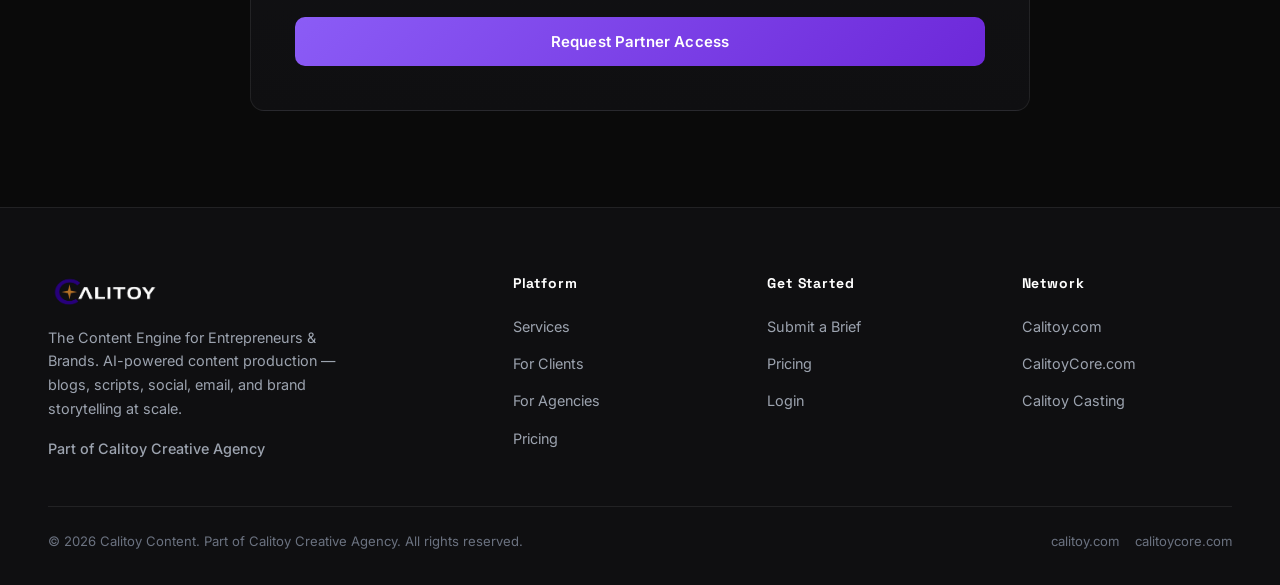
==== commit f0e7bf5d: "Unify branding to Calitoy Creative Agency umbrella logo - Add assets/calitoy-creative-logo.png (shar" ====
--- a/agencies.html
+++ b/agencies.html
@@ -10,15 +10,15 @@
 <link href="https://fonts.googleapis.com/css2?family=Inter:wght@400;500;600;700&family=Space+Grotesk:wght@400;500;600;700&display=swap" rel="stylesheet">
 <link rel="stylesheet" href="https://cdnjs.cloudflare.com/ajax/libs/font-awesome/6.5.1/css/all.min.css">
 <link rel="stylesheet" href="styles.css">
-<link rel="icon" type="image/png" href="assets/calitoy-content-logo.png">
+<link rel="icon" type="image/png" href="assets/calitoy-creative-logo.png">
 </head>
 <body>
 
 <header>
   <div class="nav-wrap">
     <a href="index.html" class="nav-logo">
-      <img src="assets/calitoy-content-logo.png" alt="Calitoy Content">
-      <span class="logo-text">Calitoy<span> Content</span></span>
+      <img src="assets/calitoy-creative-logo.png" alt="Calitoy Creative Agency">
+      <span class="logo-text"><span>Content</span></span>
     </a>
     <ul class="nav-links">
       <li><a href="index.html">Home</a></li>
@@ -186,7 +186,7 @@
   <div class="container">
     <div class="footer-grid">
       <div class="footer-brand">
-        <a href="index.html" class="nav-logo"><img src="assets/calitoy-content-logo.png" alt="Calitoy Content" height="40"></a>
+        <a href="index.html" class="nav-logo"><img src="assets/calitoy-creative-logo.png" alt="Calitoy Creative Agency" height="40"></a>
         <p>The Content Engine for Entrepreneurs &amp; Brands. AI-powered content production — blogs, scripts, social, email, and brand storytelling at scale.</p>
         <p class="footer-tagline">Part of Calitoy Creative Agency</p>
       </div>
